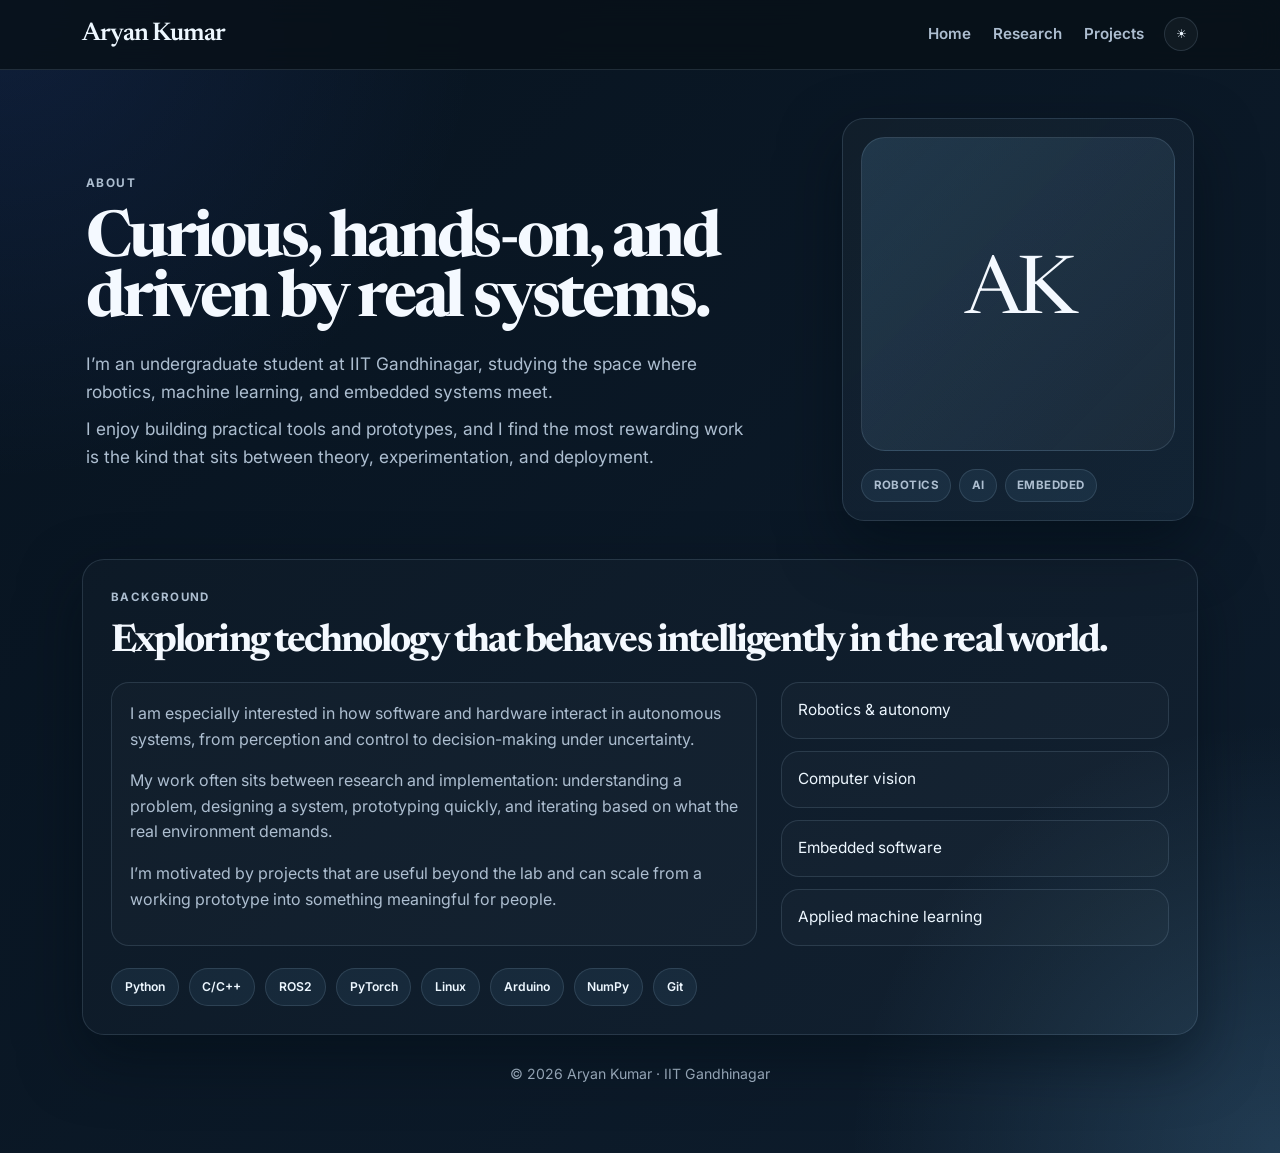
==== about.html @ 64234cda "proper frontend template" ====
<!DOCTYPE html>
<html lang="en">

<head>
    <meta charset="UTF-8" />
    <meta name="viewport" content="width=device-width, initial-scale=1.0" />
    <title>About | Aryan Kumar</title>
    <link rel="preconnect" href="https://fonts.googleapis.com" />
    <link rel="preconnect" href="https://fonts.gstatic.com" crossorigin />
    <link
        href="https://fonts.googleapis.com/css2?family=Inter:wght@400;500;600;700;800&family=Newsreader:opsz,wght@6..72,400;6..72,500;6..72,600&display=swap"
        rel="stylesheet" />
    <link rel="stylesheet" href="styles.css?v=20260919" />
</head>

<body data-theme="dark">
    <div class="page-shell">
        <header class="site-header">
            <div class="header-inner">
                <a href="index.html" class="brand">Aryan Kumar</a>
                <nav class="nav" aria-label="Main navigation">
                    <a href="index.html">Home</a>
                    <a href="research.html">Research</a>
                    <a href="projects.html">Projects</a>
                </nav>
                <button class="theme-toggle" type="button" data-theme-toggle aria-label="Toggle color theme">
                    <span class="toggle-track">
                        <span class="toggle-thumb">
                            <span class="icon sun" aria-hidden="true">☀</span>
                            <span class="icon moon" aria-hidden="true">☾</span>
                        </span>
                    </span>
                </button>
            </div>
        </header>

        <main>
            <section class="page-hero" data-reveal>
                <div>
                    <div class="eyebrow">About</div>
                    <h1>Curious, hands-on, and driven by real systems.</h1>
                    <p class="page-intro">I’m an undergraduate student at IIT Gandhinagar, studying the space where
                        robotics, machine learning, and embedded systems meet.</p>
                    <p class="page-intro">I enjoy building practical tools and prototypes, and I find the most rewarding
                        work is the kind that sits between theory, experimentation, and deployment.</p>
                </div>
                <div class="profile-card">
                    <div class="avatar" aria-label="Profile initial">AK</div>
                    <div class="badge-row">
                        <span>Robotics</span>
                        <span>AI</span>
                        <span>Embedded</span>
                    </div>
                </div>
            </section>

            <section class="panel" data-reveal>
                <div class="section-head">
                    <div class="section-tag">Background</div>
                    <h2>Exploring technology that behaves intelligently in the real world.</h2>
                </div>

                <div class="two-col">
                    <div class="copy">
                        <p>I am especially interested in how software and hardware interact in autonomous systems, from
                            perception and control to decision-making under uncertainty.</p>
                        <p>My work often sits between research and implementation: understanding a problem, designing a
                            system, prototyping quickly, and iterating based on what the real environment demands.</p>
                        <p>I’m motivated by projects that are useful beyond the lab and can scale from a working
                            prototype into something meaningful for people.</p>
                    </div>

                    <ul class="list">
                        <li class="list-item">Robotics &amp; autonomy</li>
                        <li class="list-item">Computer vision</li>
                        <li class="list-item">Embedded software</li>
                        <li class="list-item">Applied machine learning</li>
                    </ul>
                </div>

                <div class="chip-row" aria-label="Skills">
                    <span class="chip">Python</span>
                    <span class="chip">C/C++</span>
                    <span class="chip">ROS2</span>
                    <span class="chip">PyTorch</span>
                    <span class="chip">Linux</span>
                    <span class="chip">Arduino</span>
                    <span class="chip">NumPy</span>
                    <span class="chip">Git</span>
                </div>
            </section>
        </main>

        <footer>© 2026 Aryan Kumar · IIT Gandhinagar</footer>
    </div>

    <script src="script.js?v=20260919"></script>
</body>

</html>
---- styles.css ----
:root {
    --bg: #07131f;
    --bg-2: #0e1d2d;
    --surface: rgba(12, 22, 32, 0.9);
    --surface-strong: rgba(17, 30, 42, 0.98);
    --surface-soft: rgba(20, 35, 49, 0.75);
    --card: rgba(18, 31, 42, 0.9);
    --card-2: rgba(13, 25, 36, 0.8);
    --text: #edf7ff;
    --muted: #adbed0;
    --heading: #f4f9ff;
    --accent: #7bc8ff;
    --accent-strong: #58a6ff;
    --accent-soft: rgba(123, 200, 255, 0.12);
    --line: rgba(174, 206, 232, 0.15);
    --shadow: 0 24px 60px rgba(2, 12, 20, 0.5);
    --nav-glow: rgba(123, 200, 255, 0.18);
    --chip-bg: rgba(123, 200, 255, 0.08);
    --radius: 22px;
    --container: 1160px;
}

body[data-theme='light'] {
    --bg: #edf3f9;
    --bg-2: #f7fafc;
    --surface: rgba(255, 255, 255, 0.9);
    --surface-strong: rgba(255, 255, 255, 0.98);
    --surface-soft: rgba(255, 255, 255, 0.72);
    --card: rgba(255, 255, 255, 0.92);
    --card-2: rgba(245, 249, 255, 0.9);
    --text: #122234;
    --muted: #516277;
    --heading: #0d1c2e;
    --accent: #1d5bd8;
    --accent-strong: #2458d8;
    --accent-soft: rgba(29, 91, 216, 0.08);
    --line: rgba(18, 34, 52, 0.1);
    --shadow: 0 20px 42px rgba(42, 58, 84, 0.08);
    --nav-glow: rgba(29, 91, 216, 0.08);
    --chip-bg: rgba(29, 91, 216, 0.07);
}

* {
    box-sizing: border-box;
}

html {
    scroll-behavior: smooth;
}

body {
    margin: 0;
    min-height: 100vh;
    font-family: 'Inter', sans-serif;
    background:
        radial-gradient(circle at top left, rgba(74, 116, 255, 0.12), transparent 28%),
        radial-gradient(circle at bottom right, rgba(123, 200, 255, 0.18), transparent 25%),
        linear-gradient(135deg, var(--bg), var(--bg-2));
    color: var(--text);
    line-height: 1.6;
}

body[data-theme='light'] .site-header {
    border-color: rgba(18, 34, 52, 0.08);
    background: rgba(255, 255, 255, 0.7);
}

body[data-theme='light'] .nav a,
body[data-theme='light'] .meta,
body[data-theme='light'] .theme-toggle,
body[data-theme='light'] .showcase-card p,
body[data-theme='light'] .about-card,
body[data-theme='light'] .list-item,
body[data-theme='light'] .pub-item,
body[data-theme='light'] .project-card,
body[data-theme='light'] .contact-card,
body[data-theme='light'] .summary-card {
    color: var(--text);
}

body[data-theme='light'] .social-btn {
    border-color: rgba(18, 34, 52, 0.08);
    background: rgba(255, 255, 255, 0.7);
}

a {
    color: inherit;
    text-decoration: none;
}

img {
    max-width: 100%;
    display: block;
}

.page-shell {
    max-width: var(--container);
    margin: 0 auto;
    padding: 0 22px 60px;
}

.site-header {
    position: sticky;
    top: 0;
    z-index: 20;
    width: 100vw;
    margin: 0 0 26px;
    margin-left: calc(50% - 50vw);
    background: rgba(8, 16, 24, 0.82);
    border: 1px solid var(--line);
    border-left: none;
    border-right: none;
    border-top: none;
    backdrop-filter: blur(14px);
    -webkit-backdrop-filter: blur(14px);
    box-shadow: none;
    border-radius: 0;
}

.header-inner {
    display: flex;
    align-items: center;
    max-width: var(--container);
    width: 100%;
    margin: 0 auto;
    gap: 18px;
    padding: 14px 22px;
    position: relative;
    box-sizing: border-box;
}

.brand {
    font-family: 'Newsreader', serif;
    font-size: clamp(1.4rem, 2vw, 1.7rem);
    letter-spacing: -0.04em;
    font-weight: 600;
    margin-right: auto;
    position: static;
}

.nav-group {
    display: flex;
    align-items: center;
    gap: 18px;
    margin-left: auto;
}

.nav {
    display: flex;
    align-items: center;
    justify-content: flex-end;
    flex-wrap: wrap;
    gap: 22px;
    padding: 0;
    margin: 0;
    border-radius: 0;
    background: transparent;
    border: none;
    text-align: center;
}

.nav a {
    color: var(--muted);
    font-size: 0.95rem;
    font-weight: 600;
    padding: 0.2rem 0;
    border-radius: 0;
    transition: color 0.2s ease;
    position: relative;
}

.nav a:hover,
.nav a.active {
    color: var(--heading);
    background: transparent;
}

.nav a:hover::after,
.nav a.active::after {
    content: "";
    position: absolute;
    left: 0;
    right: 0;
    bottom: -8px;
    height: 1px;
    background: var(--text);
    opacity: 0.75;
}

.theme-toggle {
    border: 1px solid var(--line);
    background: rgba(255, 255, 255, 0.04);
    color: var(--text);
    border-radius: 999px;
    width: 34px;
    height: 34px;
    padding: 0;
    cursor: pointer;
    position: relative;
    display: inline-flex;
    align-items: center;
    justify-content: center;
    overflow: hidden;
    box-shadow: none;
    margin-left: 2px;
}

.toggle-track {
    position: relative;
    width: 100%;
    height: 100%;
    display: block;
}

.toggle-thumb {
    position: absolute;
    inset: 0;
    display: grid;
    place-items: center;
    border-radius: 50%;
    background: transparent;
    transition: transform 0.2s ease, background 0.2s ease;
}

.theme-toggle .icon {
    position: absolute;
    inset: 0;
    display: grid;
    place-items: center;
    font-size: 0.75rem;
    line-height: 1;
    transition: opacity 0.2s ease, transform 0.2s ease;
}

.theme-toggle .sun {
    opacity: 1;
    transform: scale(1);
}

.theme-toggle .moon {
    opacity: 0;
    transform: scale(0.6);
}

body[data-theme='light'] .theme-toggle {
    background: rgba(29, 91, 216, 0.04);
}

body[data-theme='light'] .theme-toggle .sun {
    opacity: 0;
    transform: scale(0.6);
}

body[data-theme='light'] .theme-toggle .moon {
    opacity: 1;
    transform: scale(1);
}

.social-row {
    display: flex;
    flex-wrap: nowrap;
    gap: 10px;
    margin-top: 26px;
    width: fit-content;
    align-items: stretch;
}

.social-btn {
    display: inline-flex;
    align-items: center;
    justify-content: center;
    min-width: 0;
    flex: 0 0 auto;
    padding: 0.7rem 0.9rem;
    border-radius: 10px;
    border: 1px solid var(--line);
    background: rgba(255, 255, 255, 0.03);
    color: var(--text);
    font-size: 0.72rem;
    font-weight: 700;
    letter-spacing: 0.04em;
    text-transform: uppercase;
    transition: transform 0.2s ease, border-color 0.2s ease, background 0.2s ease;
    white-space: nowrap;
}

.social-btn:hover {
    transform: translateY(-1px);
    border-color: rgba(123, 200, 255, 0.35);
    background: rgba(123, 200, 255, 0.08);
}

[data-reveal] {
    opacity: 0;
    transform: translateY(18px);
    transition: opacity 0.7s ease, transform 0.7s ease;
}

.reveal-visible {
    opacity: 1;
    transform: translateY(0);
}

.page-hero {
    display: grid;
    grid-template-columns: minmax(0, 1.35fr) minmax(260px, 0.65fr);
    gap: 26px;
    align-items: center;
    padding: 22px 4px 18px;
}

.eyebrow {
    display: inline-block;
    margin-bottom: 18px;
    color: var(--muted);
    font-size: 0.74rem;
    letter-spacing: 0.12em;
    text-transform: uppercase;
    font-weight: 700;
}

h1,
h2,
h3,
h4 {
    margin: 0;
    color: var(--heading);
    font-family: 'Newsreader', serif;
    letter-spacing: -0.05em;
}

h1 {
    font-size: clamp(3rem, 5vw, 5rem);
    line-height: 0.95;
    margin-bottom: 18px;
}

.page-intro {
    font-size: 1.08rem;
    color: var(--muted);
    margin: 0;
    max-width: 60ch;
}

.page-intro+.page-intro {
    margin-top: 10px;
}

.cta-row {
    display: flex;
    flex-wrap: nowrap;
    gap: 14px;
    margin-top: 26px;
    width: fit-content;
}

.btn {
    display: inline-flex;
    justify-content: center;
    align-items: center;
    padding: 0.85rem 1.2rem;
    border-radius: 12px;
    font-weight: 600;
    transition: transform 0.2s ease;
    white-space: nowrap;
}

.btn:hover {
    transform: translateY(-1px);
}

.btn-primary {
    background: linear-gradient(135deg, var(--accent-strong), var(--accent));
    color: #04171f;
    box-shadow: 0 14px 24px rgba(91, 136, 232, 0.2);
}

.btn-secondary {
    background: rgba(255, 255, 255, 0.04);
    border: 1px solid var(--line);
    color: var(--text);
}

.profile-card {
    background: linear-gradient(135deg, rgba(255, 255, 255, 0.03), rgba(123, 200, 255, 0.06));
    border: 1px solid var(--line);
    border-radius: var(--radius);
    padding: 18px;
    box-shadow: var(--shadow);
}

.avatar {
    width: 100%;
    aspect-ratio: 1;
    border-radius: 24px;
    display: grid;
    place-items: center;
    background: linear-gradient(135deg, rgba(123, 200, 255, 0.15), rgba(255, 255, 255, 0.04));
    border: 1px solid var(--line);
    font-size: clamp(3rem, 7vw, 5rem);
    color: var(--heading);
    font-family: 'Newsreader', serif;
    letter-spacing: -0.08em;
}

.profile-photo {
    object-fit: cover;
    object-position: center;
    display: block;
}

.fallback-avatar {
    display: grid;
}

.profile-meta {
    display: flex;
    flex-direction: column;
    gap: 4px;
    margin-top: 16px;
    text-align: center;
}

.profile-meta strong {
    color: var(--heading);
    font-size: 1.15rem;
    font-weight: 800;
    letter-spacing: -0.03em;
}

.profile-meta span {
    color: var(--muted);
    font-size: 0.82rem;
    line-height: 1.5;
}

.badge-row {
    display: flex;
    flex-wrap: wrap;
    gap: 8px;
    margin-top: 18px;
}

.badge-row span {
    display: inline-flex;
    align-items: center;
    padding: 0.42rem 0.7rem;
    border-radius: 999px;
    background: var(--chip-bg);
    border: 1px solid var(--line);
    font-size: 0.72rem;
    font-weight: 700;
    letter-spacing: 0.04em;
    text-transform: uppercase;
    color: var(--muted);
}

.panel {
    margin-top: 20px;
    background: rgba(255, 255, 255, 0.02);
    border: 1px solid var(--line);
    border-radius: var(--radius);
    box-shadow: var(--shadow);
    padding: 28px;
}

.section-head {
    display: flex;
    align-items: end;
    justify-content: space-between;
    gap: 16px;
    flex-wrap: wrap;
    margin-bottom: 20px;
}

.section-tag {
    display: inline-block;
    color: var(--muted);
    font-size: 0.72rem;
    letter-spacing: 0.12em;
    text-transform: uppercase;
    font-weight: 700;
}

.section-head h2 {
    font-size: clamp(2rem, 3vw, 3rem);
    line-height: 1.02;
}

.two-col {
    display: grid;
    grid-template-columns: 1.25fr 0.75fr;
    gap: 24px;
}

.copy,
.list-item,
.summary-card,
.project-card,
.contact-card,
.pub-item,
.about-card {
    background: rgba(255, 255, 255, 0.02);
    border: 1px solid var(--line);
    border-radius: 18px;
}

.copy {
    padding: 18px;
}

.copy p {
    margin: 0 0 1rem;
    color: var(--muted);
    font-size: 1rem;
}

.copy p:last-child {
    margin-bottom: 0;
}

.list {
    list-style: none;
    margin: 0;
    padding: 0;
    display: grid;
    gap: 12px;
}

.list-item {
    padding: 0.95rem 1rem;
    color: var(--text);
    font-size: 0.96rem;
}

.chip-row {
    display: flex;
    flex-wrap: wrap;
    gap: 10px;
    margin-top: 22px;
}

.chip {
    padding: 0.52rem 0.8rem;
    border-radius: 999px;
    background: var(--chip-bg);
    border: 1px solid var(--line);
    color: var(--text);
    font-size: 0.76rem;
    font-weight: 600;
}

.card-grid {
    display: grid;
    gap: 18px;
}

.summary-card,
.about-card,
.project-card,
.contact-card,
.pub-item {
    padding: 20px 18px;
}

.summary-card h3,
.about-card h3,
.project-card h3,
.contact-card h3,
.pub-item h3 {
    font-size: 1.2rem;
    margin-bottom: 8px;
}

.summary-card p,
.about-card p,
.project-card p,
.contact-card p,
.pub-item p {
    margin: 0;
    color: var(--muted);
}

.project-grid,
.contact-grid,
.research-grid {
    display: grid;
    gap: 18px;
}

.contact-grid {
    grid-template-columns: repeat(3, minmax(0, 1fr));
}

.research-grid {
    grid-template-columns: repeat(2, minmax(0, 1fr));
}

.project-list {
    display: grid;
    gap: 0;
    border-top: 1px solid var(--line);
}

.project-list-item {
    display: grid;
    grid-template-columns: 56px minmax(0, 1fr) auto;
    gap: 18px;
    align-items: start;
    padding: 18px 0;
    border-bottom: 1px solid var(--line);
}

.project-index {
    color: var(--muted);
    font-size: 0.72rem;
    letter-spacing: 0.12em;
    text-transform: uppercase;
    font-weight: 700;
    padding-top: 0.2rem;
}

.project-title-row {
    display: flex;
    align-items: center;
    gap: 10px;
    margin-bottom: 8px;
}

.project-info h3 {
    margin: 0;
    font-size: clamp(1.2rem, 1.8vw, 1.8rem);
    line-height: 1.2;
}

.project-github {
    display: inline-flex;
    align-items: center;
    justify-content: center;
    width: 18px;
    height: 18px;
    color: var(--text);
    opacity: 0.8;
    transition: opacity 0.2s ease, transform 0.2s ease;
}

.project-github:hover {
    opacity: 1;
    transform: translateY(-1px);
}

.project-github svg {
    width: 16px;
    height: 16px;
    fill: currentColor;
    display: block;
}

.project-info p {
    margin: 0;
    color: var(--muted);
    line-height: 1.7;
}

.project-meta {
    display: flex;
    flex-wrap: wrap;
    justify-content: flex-end;
    gap: 8px;
    padding-top: 0.2rem;
}

.project-meta span {
    display: inline-flex;
    align-items: center;
    padding: 0.38rem 0.7rem;
    border: 1px solid var(--line);
    border-radius: 999px;
    background: rgba(255, 255, 255, 0.02);
    color: var(--muted);
    font-size: 0.68rem;
    font-weight: 600;
    letter-spacing: 0.03em;
}

.pub-meta {
    display: flex;
    flex-wrap: wrap;
    justify-content: space-between;
    align-items: center;
    gap: 12px;
    margin-bottom: 14px;
}

.pub-type {
    display: inline-block;
    padding: 0.38rem 0.68rem;
    border-radius: 999px;
    background: var(--accent-soft);
    color: var(--accent);
    font-size: 0.68rem;
    letter-spacing: 0.08em;
    font-weight: 700;
    text-transform: uppercase;
}

.pub-year {
    font-size: 0.72rem;
    font-weight: 700;
    letter-spacing: 0.08em;
    text-transform: uppercase;
    color: var(--muted);
}

.contact-card a {
    color: var(--text);
    font-weight: 600;
}

.contact-card span {
    display: block;
    margin-bottom: 8px;
    color: var(--muted);
    font-size: 0.72rem;
    letter-spacing: 0.1em;
    text-transform: uppercase;
    font-weight: 700;
}

footer {
    text-align: center;
    color: var(--muted);
    font-size: 0.88rem;
    padding: 28px 0 8px;
}

@media (max-width: 900px) {

    .page-hero,
    .two-col,
    .research-grid,
    .project-grid,
    .contact-grid {
        grid-template-columns: 1fr;
    }
}

@media (max-width: 640px) {
    .page-shell {
        padding-left: 16px;
        padding-right: 16px;
    }

    .header-inner {
        padding: 12px 14px;
    }

    .nav {
        gap: 10px 16px;
    }

    .cta-row {
        flex-direction: column;
    }

    .btn {
        width: 100%;
    }
}
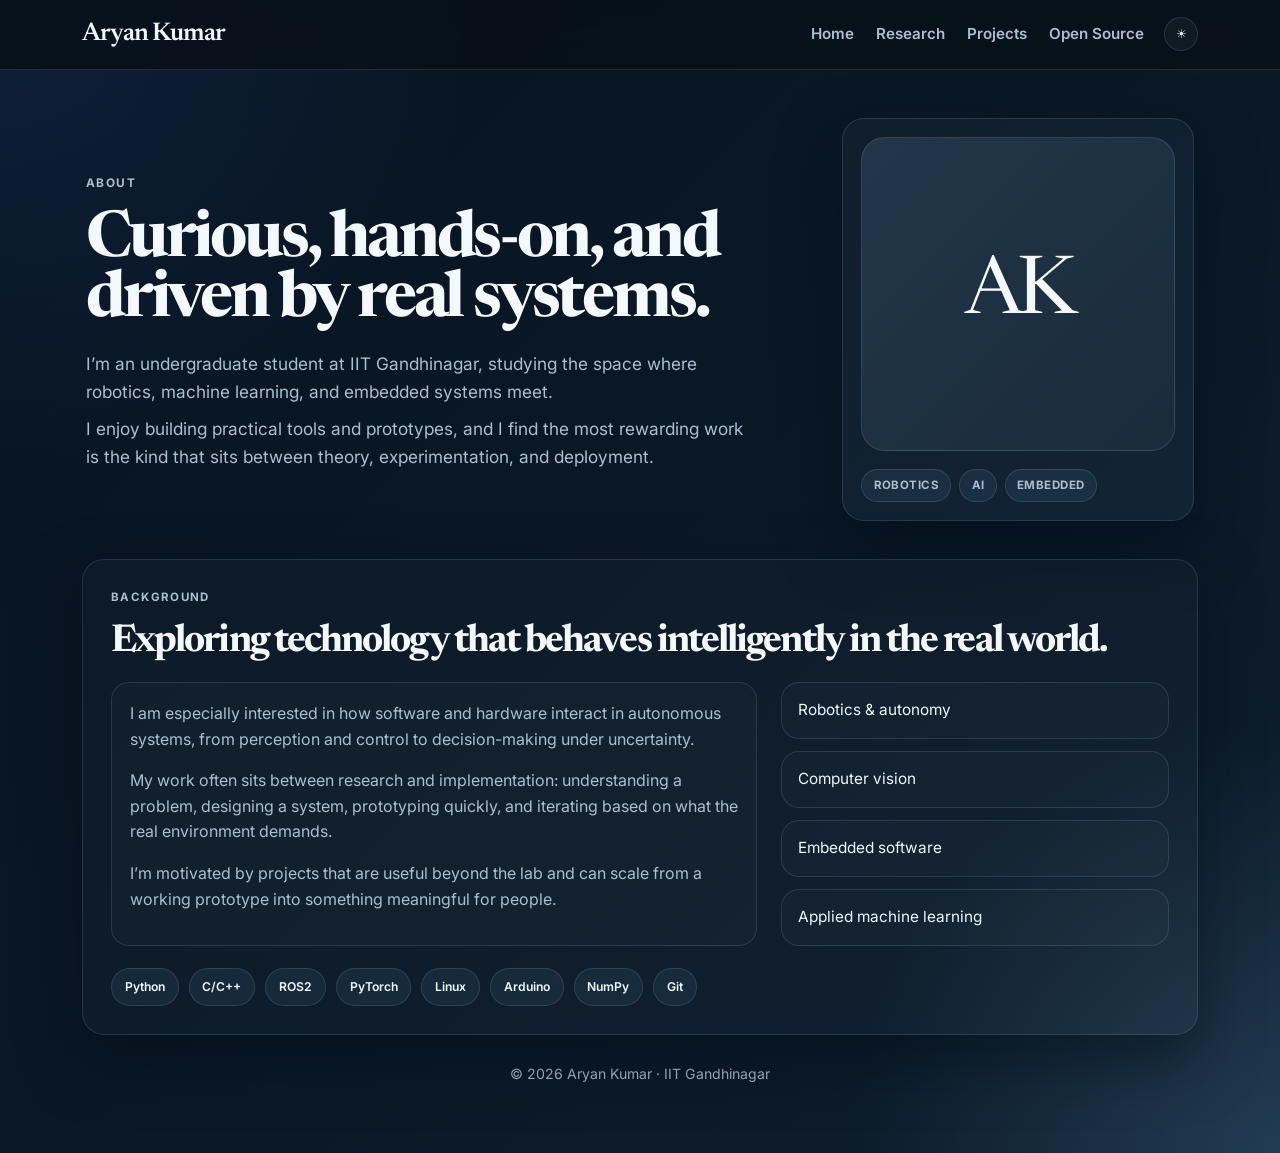
==== commit a032a7f7: "update styles and add Open Source page to portfolio" ====
--- a/about.html
+++ b/about.html
@@ -10,7 +10,7 @@
     <link
         href="https://fonts.googleapis.com/css2?family=Inter:wght@400;500;600;700;800&family=Newsreader:opsz,wght@6..72,400;6..72,500;6..72,600&display=swap"
         rel="stylesheet" />
-    <link rel="stylesheet" href="styles.css?v=20260919" />
+    <link rel="stylesheet" href="styles.css?v=20261106" />
 </head>
 
 <body data-theme="dark">
@@ -22,6 +22,7 @@
                     <a href="index.html">Home</a>
                     <a href="research.html">Research</a>
                     <a href="projects.html">Projects</a>
+                    <a href="opensource.html">Open Source</a>
                 </nav>
                 <button class="theme-toggle" type="button" data-theme-toggle aria-label="Toggle color theme">
                     <span class="toggle-track">
@@ -94,7 +95,7 @@
         <footer>© 2026 Aryan Kumar · IIT Gandhinagar</footer>
     </div>
 
-    <script src="script.js?v=20260919"></script>
+    <script src="script.js?v=20261106"></script>
 </body>
 
 </html>
--- a/styles.css
+++ b/styles.css
@@ -258,10 +258,11 @@
 
 .social-row {
     display: flex;
-    flex-wrap: nowrap;
+    flex-wrap: wrap;
     gap: 10px;
     margin-top: 26px;
     width: fit-content;
+    max-width: 100%;
     align-items: stretch;
 }
 
@@ -282,6 +283,14 @@
     text-transform: uppercase;
     transition: transform 0.2s ease, border-color 0.2s ease, background 0.2s ease;
     white-space: nowrap;
+}
+
+.social-btn svg {
+    width: 15px;
+    height: 15px;
+    margin-right: 0.5rem;
+    fill: currentColor;
+    flex-shrink: 0;
 }
 
 .social-btn:hover {
@@ -596,6 +605,80 @@
     grid-template-columns: repeat(2, minmax(0, 1fr));
 }
 
+.project-toolbar {
+    position: sticky;
+    top: 78px;
+    z-index: 8;
+    display: flex;
+    justify-content: space-between;
+    align-items: center;
+    gap: 16px;
+    flex-wrap: wrap;
+    margin-bottom: 18px;
+    padding: 10px 12px;
+    border: 1px solid rgba(148, 163, 184, 0.18);
+    border-radius: 14px;
+    background: linear-gradient(180deg, rgba(12, 18, 28, 0.72), rgba(12, 18, 28, 0.52));
+    box-shadow: 0 18px 38px rgba(2, 6, 23, 0.18), inset 0 1px 0 rgba(255, 255, 255, 0.04);
+    backdrop-filter: blur(12px) saturate(120%);
+    -webkit-backdrop-filter: blur(12px) saturate(120%);
+    transition: background 0.25s ease, border-color 0.25s ease, box-shadow 0.25s ease, backdrop-filter 0.25s ease;
+}
+
+.project-toolbar.is-overlap {
+    background: linear-gradient(180deg, rgba(12, 18, 28, 0.38), rgba(12, 18, 28, 0.2));
+    border-color: rgba(123, 200, 255, 0.26);
+    box-shadow: 0 20px 40px rgba(2, 6, 23, 0.26), inset 0 1px 0 rgba(255, 255, 255, 0.06);
+    backdrop-filter: blur(18px) saturate(170%);
+    -webkit-backdrop-filter: blur(18px) saturate(170%);
+}
+
+body[data-theme='light'] .project-toolbar {
+    background: linear-gradient(180deg, rgba(255, 255, 255, 0.88), rgba(255, 255, 255, 0.7));
+    box-shadow: 0 12px 28px rgba(15, 23, 42, 0.1), inset 0 1px 0 rgba(255, 255, 255, 0.8);
+}
+
+body[data-theme='light'] .project-toolbar.is-overlap {
+    background: linear-gradient(180deg, rgba(255, 255, 255, 0.56), rgba(255, 255, 255, 0.32));
+    border-color: rgba(96, 165, 250, 0.26);
+    box-shadow: 0 16px 28px rgba(15, 23, 42, 0.14), inset 0 1px 0 rgba(255, 255, 255, 0.75);
+}
+
+.project-filter {
+    display: flex;
+    flex-wrap: wrap;
+    gap: 8px;
+}
+
+.project-filter-btn {
+    appearance: none;
+    border: 1px solid rgba(148, 163, 184, 0.2);
+    border-radius: 999px;
+    background: rgba(148, 163, 184, 0.04);
+    color: var(--muted);
+    padding: 0.52rem 0.8rem;
+    font-family: 'Inter', sans-serif;
+    font-size: 0.66rem;
+    font-weight: 700;
+    letter-spacing: 0.09em;
+    text-transform: uppercase;
+    cursor: pointer;
+    transition: background 0.2s ease, border-color 0.2s ease, color 0.2s ease, transform 0.2s ease, box-shadow 0.2s ease;
+}
+
+.project-filter-btn:hover {
+    transform: translateY(-1px);
+    border-color: rgba(123, 200, 255, 0.38);
+    color: var(--text);
+}
+
+.project-filter-btn.is-active {
+    background: linear-gradient(180deg, rgba(123, 200, 255, 0.18), rgba(123, 200, 255, 0.08));
+    border-color: rgba(123, 200, 255, 0.45);
+    color: var(--heading);
+    box-shadow: 0 8px 18px rgba(59, 130, 246, 0.12);
+}
+
 .project-list {
     display: grid;
     gap: 0;
@@ -609,6 +692,11 @@
     align-items: start;
     padding: 18px 0;
     border-bottom: 1px solid var(--line);
+    scroll-margin-top: 96px;
+}
+
+.project-list-item.is-hidden {
+    display: none;
 }
 
 .project-index {
@@ -625,6 +713,14 @@
     align-items: center;
     gap: 10px;
     margin-bottom: 8px;
+    flex-wrap: wrap;
+}
+
+.project-links {
+    display: inline-flex;
+    align-items: center;
+    gap: 8px;
+    margin-left: 2px;
 }
 
 .project-info h3 {
@@ -656,6 +752,27 @@
     display: block;
 }
 
+.project-demo {
+    display: inline-flex;
+    align-items: center;
+    justify-content: center;
+    padding: 0.26rem 0.6rem;
+    border: 1px solid rgba(123, 200, 255, 0.35);
+    border-radius: 8px;
+    background: rgba(123, 200, 255, 0.10);
+    color: #dff4ff;
+    font-size: 0.62rem;
+    font-weight: 700;
+    letter-spacing: 0.06em;
+    text-transform: uppercase;
+    transition: opacity 0.2s ease, transform 0.2s ease;
+}
+
+.project-demo:hover {
+    opacity: 1;
+    transform: translateY(-1px);
+}
+
 .project-info p {
     margin: 0;
     color: var(--muted);
@@ -681,6 +798,14 @@
     font-size: 0.68rem;
     font-weight: 600;
     letter-spacing: 0.03em;
+}
+
+.project-status {
+    background: linear-gradient(135deg, #dfeeff 0%, #cfe7ff 100%);
+    border-color: rgba(98, 164, 255, 0.55);
+    color: #102e4a;
+    font-weight: 800;
+    box-shadow: inset 0 0 0 1px rgba(255, 255, 255, 0.35), 0 0 0 1px rgba(98, 164, 255, 0.12);
 }
 
 .pub-meta {
